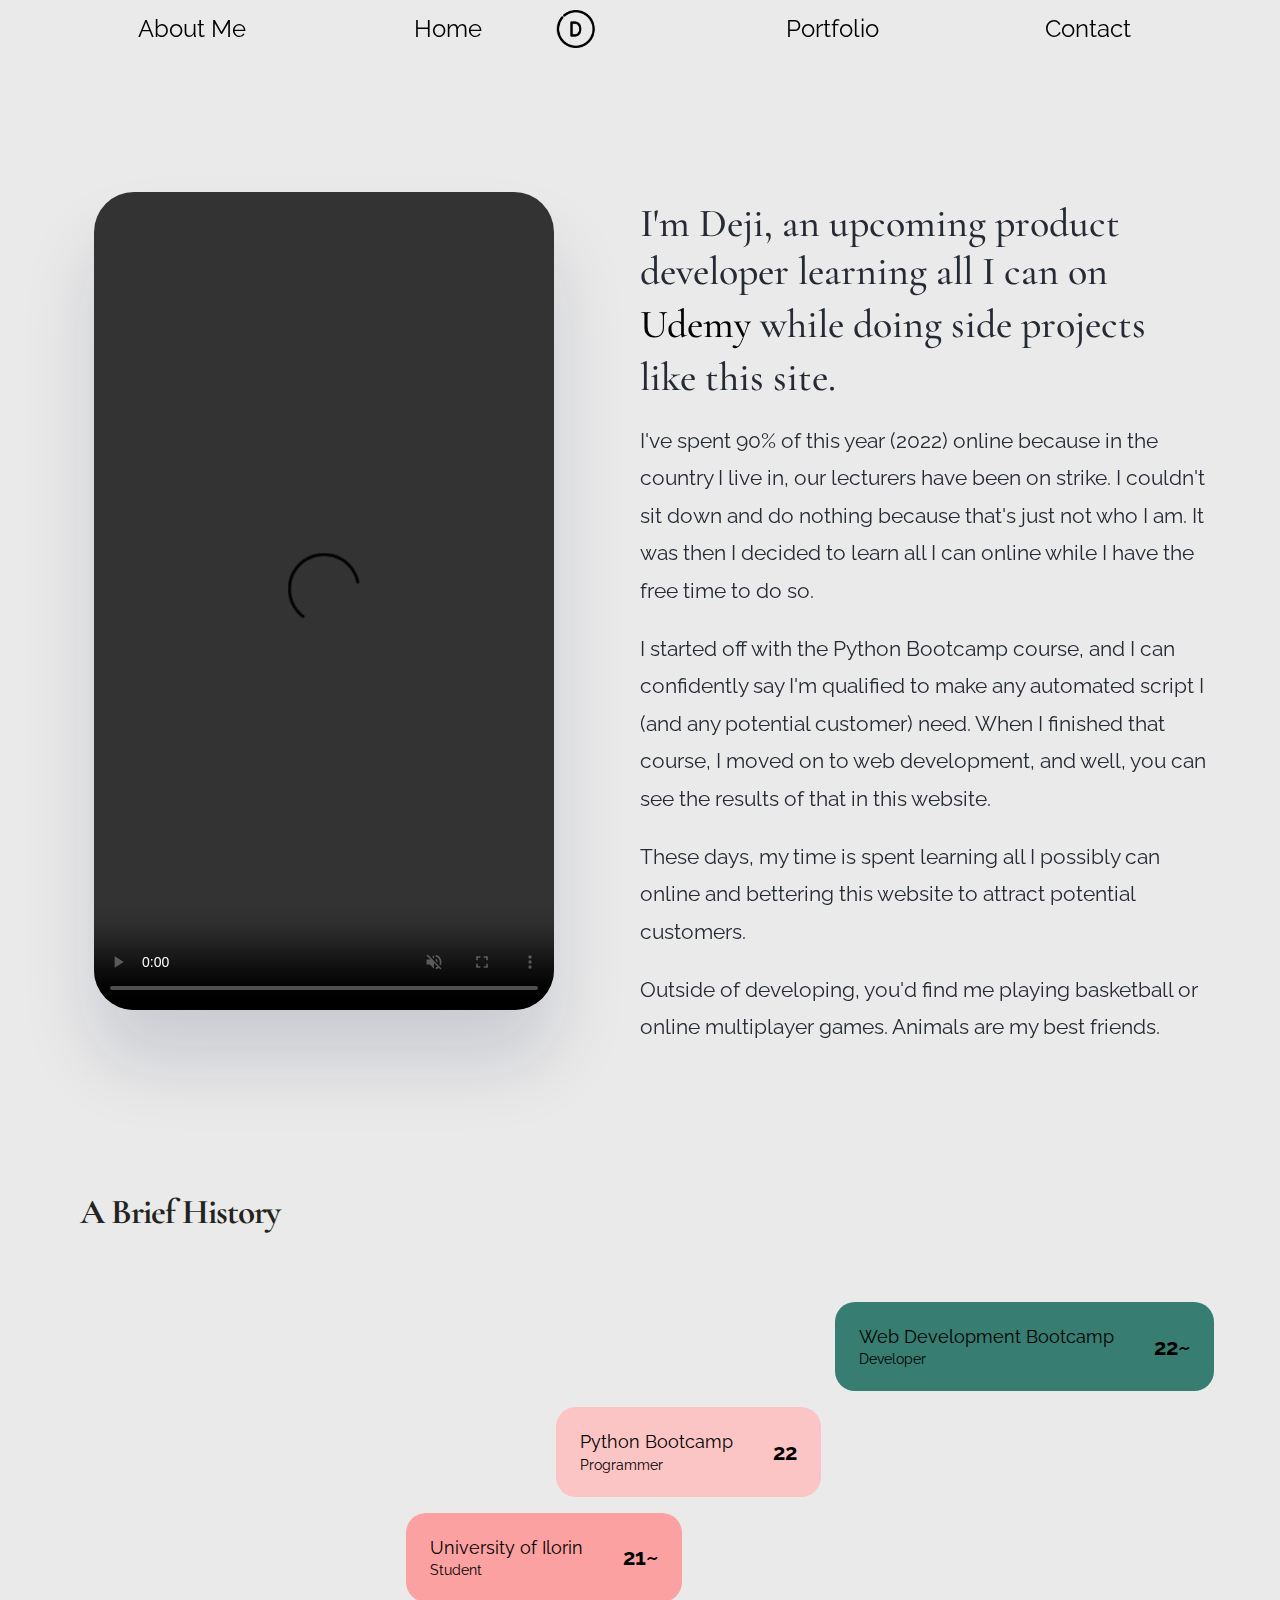
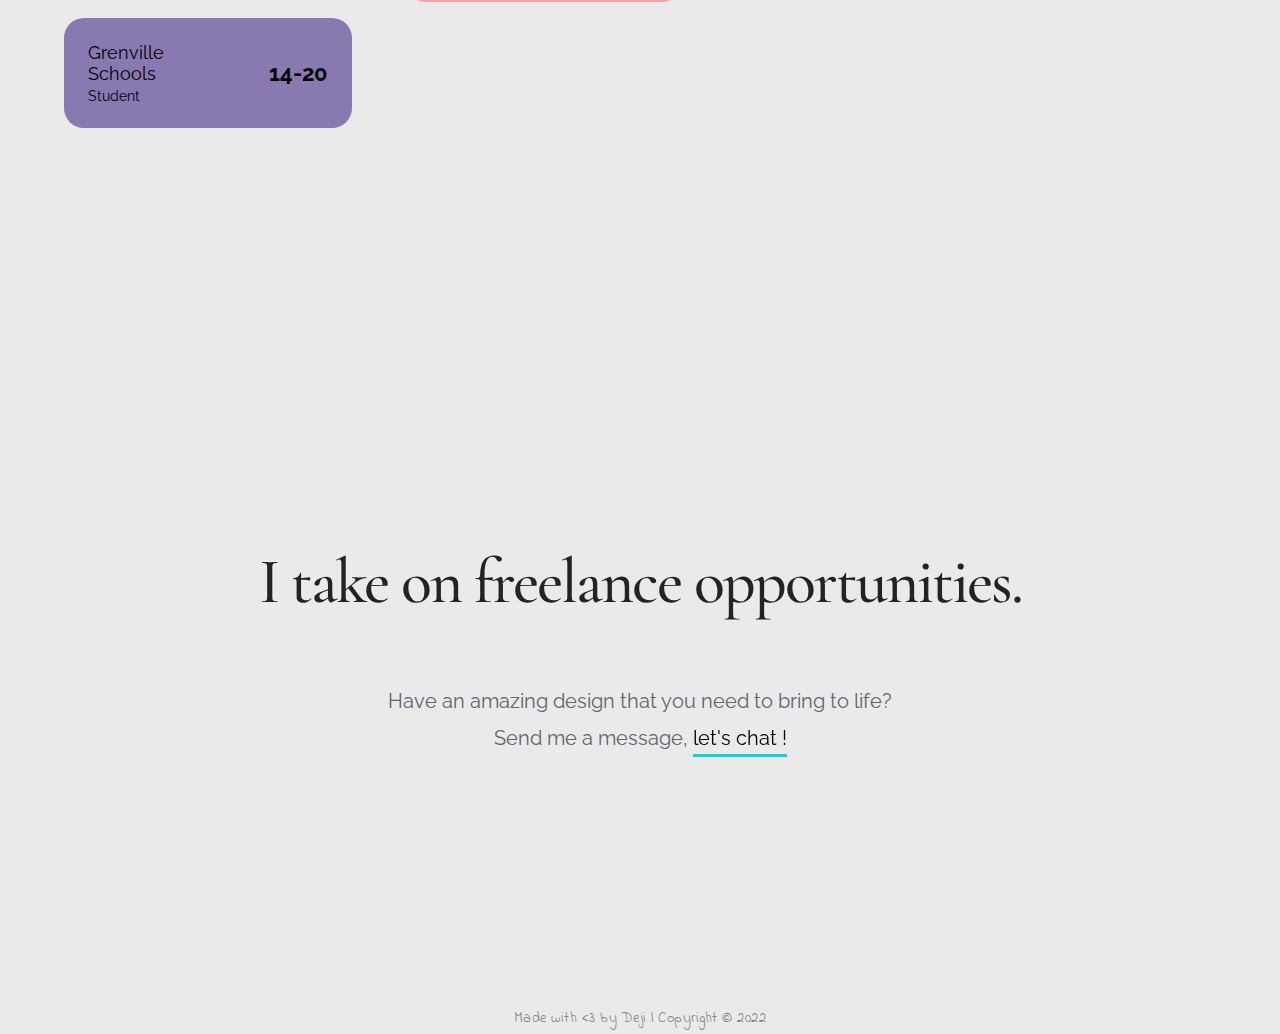
==== about.html @ eb653a52 "about page done." ====
<!DOCTYPE html>
<html lang="en">
<head>
	<meta charset="UTF-8">
	<title>About | Deji</title>
	<link href="css/index.css" rel="stylesheet">
	<link href="css/about.css" rel="stylesheet">
	<link href="favicons/apple-touch-icon.png" rel="apple-touch-icon" sizes="180x180">
	<link href="favicons/favicon-32x32.png" rel="icon" sizes="32x32" type="image/png">
	<link href="favicons/favicon-16x16.png" rel="icon" sizes="16x16" type="image/png">
	<link href="favicons/site.webmanifest" rel="manifest">
	<link href="https://fonts.googleapis.com" rel="preconnect">
	<link crossorigin href="https://fonts.gstatic.com" rel="preconnect">
	<link href="https://fonts.googleapis.com/css2?family=Raleway:wght@300&display=swap" rel="stylesheet">
	<link href="https://fonts.googleapis.com" rel="preconnect">
	<link crossorigin href="https://fonts.gstatic.com" rel="preconnect">
	<link href="https://fonts.googleapis.com/css2?family=Cormorant+Garamond:wght@500&display=swap" rel="stylesheet">
	<link href="https://fonts.googleapis.com" rel="preconnect">
	<link crossorigin href="https://fonts.gstatic.com" rel="preconnect">
	<link href="https://fonts.googleapis.com/css2?family=Indie+Flower&display=swap" rel="stylesheet">
</head>
<body>
<header class="header">
	<nav class="header-nav">
		<ul class="nav-ul">
			<li class="nav-li">
				<a class="nav-a-2" href="about.html">About Me</a>
			</li>
			<li class="nav-li">
				<a class="nav-a-1" href="index.html">Home</a>
			</li>
			<li class="nav-li">
				<img class="nav-img" src="images/logo.png">
			</li>
			<li class="nav-li">
				<a class="nav-a-3" href="portfolio.html">Portfolio</a>
			</li>
			<li class="nav-li">
				<a class="nav-a-4" href="contact.html">Contact</a>
			</li>
		</ul>
	</nav>
</header>

<div class="about-div">
	<div class="about-inner-div">
		<div class="inner-left-div">
			<div class="inner-img-div">
				<video class="about-video" width="360" height="640" controls autoplay muted>
					<source src="images/basketball.mov" type="video/mp4">
				</video>
			</div>
		</div>
		<div class="inner-right-div">
			<h1 class="h1">
				I'm Deji, an upcoming product developer learning all I can on
				<a href="udemy.com">
					<span>Udemy</span>
				</a>
				while doing side projects like this site.
			</h1>
			<p class="p">
				I've spent 90% of this year (2022) online because in the country I live in, our lecturers have been on
				strike.
				I couldn't sit down and do nothing because that's just not who I am. It was then I decided to learn all
				I can online while I
				have the free time to do so.
			</p>
			<p class="p">
				I started off with the Python Bootcamp course, and I can confidently say I'm qualified
				to make any automated script I (and any potential customer) need. When I finished that course, I moved
				on
				to web development, and well, you can see the results of that in this website.
			</p>
			<p class="p">
				These days, my time is spent learning all I possibly can online and bettering this website to attract
				potential customers.
			</p>
			<p class="p">
				Outside of developing, you'd find me playing basketball or online multiplayer games. Animals are my best
				friends.
			</p>
		</div>
	</div>
	<div class="about-inner-div-2">
		<h2>A Brief History</h2>
		<div class="history-div">
			<div class="inner-history-div">
				<div class="one">
					<div class="one-inner">
						<div class="one-inner-left">
							<span class="one-span-one">Grenville Schools</span>
							<span class="one-span-two">Student</span>
						</div>
						<div class="one-inner-right">
							<div class="one-inner-right-inner">14-20</div>
						</div>
					</div>
				</div>
				<div class="two">
					<div class="two-inner">
						<div class="two-inner-left">
							<span class="two-span-one">University of Ilorin</span>
							<span class="two-span-two">Student</span>
						</div>
						<div class="two-inner-right">
							<div class="two-inner-right-inner">21~</div>
						</div>
					</div>
				</div>
				<div class="three">
					<div class="three-inner">
						<div class="three-inner-left">
							<span class="three-span-one">Python Bootcamp</span>
							<span class="three-span-two">Programmer</span>
						</div>
						<div class="three-inner-right">
							<div class="three-inner-right-inner">22</div>
						</div>
					</div>
				</div>
				<div class="four">
					<div class="four-inner">
						<div class="four-inner-left">
							<span class="four-span-one">Web Development Bootcamp</span>
							<span class="four-span-two">Developer</span>
						</div>
						<div class="four-inner-right">
							<div class="four-inner-right-inner">22~</div>
						</div>
					</div>
				</div>
			</div>
		</div>
	</div>
</div>

<footer class="footer">
	<div class="footer-content">
		<h3 class="footer-h3">I take on freelance opportunities.</h3>
		<p class="footer-content-p">
			Have an amazing design that you need to bring to life?
			<span class="footer-span">
				Send me a message,
				<a class="footer-a" href="contact.html">
					<span>let's chat</span>
					!
				</a>
			</span>
		</p>
	</div>
	<div class="footer-div">
		<p class="footer-p">Made with <3 by Deji | Copyright © 2022</p>
	</div>
</footer>
</body>
</html>
---- css/index.css ----
@keyframes pulse {
  0% {
    background-color: #E3FDFD;
  }

  10% {
    background-color: #CBF1F5;
  }

  20% {
    background-color: #A6E3E9;
  }

  30% {
    background-color: #A6E3E9;
  }

  40% {
    background-color: #CBF1F5;
  }

  50% {
    background-color: #E3FDFD;
  }

  60% {
    background-color: #E3FDFD;
  }

  70% {
    background-color: #CBF1F5;
  }

  80% {
    background-color: #A6E3E9;
  }

  90% {
    background-color: #A6E3E9;
  }

  100% {
    background-color: #CBF1F5;
  }
}

* {
  -webkit-font-smoothing: antialiased;
  -moz-osx-font-smoothing: grayscale;
}

*, :after, :before {
  box-sizing: inherit;
}

::selection {
  background: #e2e8ff;
  color: #001d9b;
}

body, html {
  overscroll-behavior: none;
  overflow-x: hidden;
  font-family: 'Raleway', sans-serif;
}

html {
  -ms-overflow-style: scrollbar;
  -webkit-tap-highlight-color: transparent;
  -ms-text-size-adjust: 100%;
  -webkit-text-size-adjust: 100%;
}

body {
  margin: 0;
  -webkit-font-smoothing: antialiased;
  -moz-osx-font-smoothing: grayscale;
  display: block;
  background-color: #EAEAEA;
}

p, h1, h2, h3, h4 {
  color: #252A34;
}

h1, h2, h3, h4, h5 {
  font-family: 'Cormorant Garamond', serif;
  font-weight: 500;
}

h1, h2, h3, h4, h5, h6 {
  margin-top: 0;
  margin-bottom: 0.5rem;
}

h2 {
  display: block;
  font-size: 1.5rem;
  margin-block-start: 0.83rem;
  margin-block-end: 0.83rem;
  margin-inline-start: 0px;
  margin-inline-end: 0px;
  font-weight: bold;
}

img {
  vertical-align: middle;
  border-style: none;
}

section {
  max-width: 90%;
  margin: 0 auto;
  align-content: center;
}

div {
  max-width: 100%;
  margin: auto;
  display: block;
}

a {
  background-image: linear-gradient(to right, #08D9D6, #08D9D6 50%, #000 50%);
  background-size: 200% 100%;
  background-position: -100%;
  display: inline-block;
  padding: 5px 0;
  position: relative;
  -webkit-background-clip: text;
  -webkit-text-fill-color: transparent;
  transition: all 0.3s ease-in-out;
}

a:before {
  content: '';
  background: #54b3d6;
  display: block;
  position: absolute;
  bottom: -3px;
  left: 0;
  width: 0;
  height: 3px;
  transition: all 0.3s ease-in-out;
}

a:hover {
  background-position: 0;
}

a:hover::before {
  width: 100%;
}

ul {
  display: block;
  list-style-type: disc;
  margin-block-start: 1em;
  margin-block-end: 1em;
  margin-inline-start: 0px;
  margin-inline-end: 0px;
  padding-inline-start: 40px;
}

li {
  display: list-item;
  text-align: -webkit-match-parent;
}

section {
  display: block;
}

p {
  display: block;
  margin-block-start: 1em;
  margin-block-end: 1em;
  margin-inline-start: 0px;
  margin-inline-end: 0px;
}

.header {
  position: fixed;
  width: 100%;
  z-index: 2;
  height: 55px;
  background-color: #EAEAEA
}

.header-nav {
  max-width: 1600px;
  width: 100%;
  margin: 0 auto;
  position: relative;
}

.nav-ul {
  margin: 0 auto;
  list-style-type: none;
  padding: 0;
  overflow: hidden;
  max-width: 90%;
  align-items: flex-start;
  box-sizing: border-box;
  display: flex;
  justify-content: space-between;
}

.nav-li {
  box-sizing: border-box;
  max-width: 100%;
  min-width: 0;
}

.nav-a-1 {
  position: absolute;
  left: 35%;
  top: 2px;
  transform: translate3d(-50%, 0, 0);
  transition: all 1s;
  color: #232320;
  font-size: 2.8rem;
  list-style-type: none;
}

@media (min-width: 544px) {
  .nav-a-1 {
    display: block;
  }
}

@media (min-width: 1100px) {
  .nav-a-1 {
    padding: 0.5em 2em;
    font-size: 1.5rem;
  }
}

.nav-a-2 {
  position: absolute;
  left: 15%;
  top: 2px;
  transform: translate3d(-50%, 0, 0);
  transition: all 1s;
  color: #232320;
  font-size: 2.8rem;
  list-style-type: none;
}

@media (min-width: 544px) {
  .nav-a-2 {
    display: block;
  }
}

@media (min-width: 1100px) {
  .nav-a-2 {
    padding: 0.5em 2em;
    font-size: 1.5rem;
  }
}

.nav-img {
  position: absolute;
  left: 45%;
  max-width: 5%;
  top: 2px;
  transform: translate3d(-50%, 0, 0);
  transition: all 1s ease-in-out 0s;
  animation: rotate 10s infinite;
}

@keyframes rotate {
  from {
    transform: rotateZ(0deg);
  }

  to {
    transform: rotateZ(360deg);
  }
}

@media (min-width: 544px) {
  .nav-img {
    display: block;
  }
}

@media (min-width: 1100px) {
  .nav-img {
    padding: 0.5em 2em;
    max-width: 8%;
  }
}

.nav-a-3 {
  position: absolute;
  left: 65%;
  top: 2px;
  transform: translate3d(-50%, 0, 0);
  transition: all 1s;
  color: #232320;
  font-size: 2.8rem;
  list-style-type: none;
}

@media (min-width: 544px) {
  .nav-a-3 {
    display: block;
  }
}

@media (min-width: 1100px) {
  .nav-a-3 {
    padding: 0.5em 2em;
    font-size: 1.5rem;
  }
}

.nav-a-4 {
  position: absolute;
  left: 85%;
  top: 2px;
  transform: translate3d(-50%, 0, 0);
  transition: all 1s;
  color: #232320;
  font-size: 2.8rem;
  list-style-type: none;
}

@media (min-width: 544px) {
  .nav-a-4 {
    display: block;
  }
}

@media (min-width: 1100px) {
  .nav-a-4 {
    padding: 0.5em 2em;
    font-size: 1.5rem;
  }
}

#home {
  overflow: hidden;
  position: relative;
  padding-top: 95px;
}

.home-div {
  padding: 0;
  max-width: 90%;
  margin: 0 auto;
}

@media (min-width: 1700px) {
  .home-div {
    padding: 140px 6em 270px;
    max-width: 1600px;
  }
}

@media (min-width: 1300px) {
  .home-div {
    padding: 3em 7em 3em 0;
  }
}

@media (min-width: 1000px) {
  .home-div {
    display: -ms-flexbox;
    display: flex;
    -ms-flex-align: center;
    align-items: center;
    -ms-flex-pack: center;
    justify-content: center;
  }
}

@media (min-width: 544px) {
  .home-div {
    padding: 2em 0 0;
  }
}

.home-inner-div-1 {
  opacity: 1;
  transform: translateY(0px);
  box-sizing: border-box;
  max-width: 100%;
  min-width: 0;
  -ms-flex: 1;
  flex: 1;
  -ms-flex-preferred-size: auto;
  flex-basis: auto;
  -webkit-flex: 1;
}

.home-h1 {
  color: #252A34;
  font-family: 'Cormorant Garamond', serif;
  font-size: 4.5rem;
  letter-spacing: -1.5px;
  line-height: 110%;
  margin: 0;
  transition: all .2s ease-in-out;
}

@media (min-width: 1000px) {
  .home-h1 {
    font-size: 5em;
  }
}

.home-h6 {
  color: #232320;
  font-family: 'Cormorant Garamond', serif;
  font-size: 2.5rem;
  letter-spacing: -0.5px;
  line-height: 110%;
  margin: 0;
  transition: all .2s ease-in-out;
}

@media (min-width: 768px) {
  .home-h6 {
    display: block !important;
  }
}

@media (min-width: 1000px) {
  .home-h6 {
    font-size: 1.5em;
  }
}

.home-p {
  color: #656270;
  font-size: 1.6rem;
  line-height: 1.7;
  margin: 1em 0 0;
  transition: all .2s ease-in-out;
}

@media (min-width: 1000px) {
  .home-p {
    padding-right: 2em;
    font-size: 1.1rem;
  }
}

@media (min-width: 544px) {
  .c-hero__sub {
    margin: 1.3em 0 0;
  }
}

.home-inner-div-2 {
  opacity: 1;
  transform: translateY(0px);
  box-sizing: border-box;
  max-width: 100%;
  min-width: 0;
  -ms-flex: 1;
  flex: 1;
  -ms-flex-preferred-size: auto;
  flex-basis: auto;
  -webkit-flex: 1;
}

.home-img {
  position: relative;
  width: 100%;
  margin: 2em auto 0;
}

@media (min-width: 1000px) {
  .home-img {
    max-height: 555px;
    max-width: 555px;
    margin: 0 auto;
  }
}

.content-div {
  position: relative;
  margin: 4em auto 0;
  max-width: 80%;
  display: -ms-grid;
  display: grid;
  gap: 4em;
  -ms-grid-columns: (1fr)[1];
  grid-template-columns: repeat(1, 1fr);
}

@media (min-width: 544px) {
  .content-div {
    gap: 7rem;
    margin: 120px auto 0;
  }
}

.content-a {
  width: 100%;
  border-radius: 40px;
  box-sizing: border-box;
  text-decoration: none;
  position: relative;
  display: block;
  transition: all .4s ease-in-out;
  padding: 3rem 3rem 4rem;
  -webkit-text-fill-color: black;
}

.content-a::before {
  content: none;
}

@media (min-width: 1230px) {
  .content-a {
    display: -ms-flexbox;
    display: flex;
    -ms-flex-pack: center;
    justify-content: center;
    -ms-flex-align: center;
    align-items: center;
    padding: 0;
    height: 1000px;
  }
}

.content-span {
  color: #232320;
  display: block;
  font-size: 16px;
  opacity: .6;
  text-align: left;
  text-transform: uppercase;
  letter-spacing: 1.5px;
  font-weight: 700;
  font-family: 'Raleway', sans-serif;
}

@media (min-width: 1230px) {
  .content-span {
    position: absolute;
    right: 60px;
    top: 60px;
  }
}

@media (min-width: 544px) {
  .content-span {
    text-align: right;
  }
}

.content-h2 {
  color: #232320;
  font-family: 'Cormorant Garamond', serif;
  display: block;
  margin-bottom: 1rem;
  letter-spacing: -1px;
}

@media (min-width: 1230px) {
  .content-h2 {
    position: absolute;
    right: 60px;
    top: 90px;
  }
}

@media (min-width: 544px) {
  .content-h2 {
    font-size: 50px;
    text-align: right;
  }
}

.content-inner-div {
  position: relative;
  max-width: 100%;
  margin: 0 auto;
  text-align: center;
}

.content-img {
  position: relative;
  transition: all .4s ease-in-out;
  max-width: 100%;
  display: inline-block;
  text-align: center;
}

@media (min-width: 616px) {
  .content-img {
    max-width: 444px;
  }
}

@media (min-width: 768px) {
  .content-img {
    filter: drop-shadow(0 52px 74px rgba(0, 21, 64, .138559));
  }
}

.footer {
  position: relative;
  display: block;
}

.footer-content {
  max-width: 90%;
  margin: 0 auto;
  padding: 5em 0;
}

@media (min-width: 992px) {
  .footer-content {
    padding: 14em 0;
    max-width: 790px;
  }
}

.footer-h3 {
  font-size: 40px;
  line-height: 120%;
  letter-spacing: -1.5px;
  color: #232320;
  position: relative;
  text-align: center;
  font-family: 'Cormorant Garamond', serif;
  font-weight: 500;
  margin-block-start: 1em;
  margin-block-end: 1em;
  margin-inline-start: 0px;
  margin-inline-end: 0px;
  display: block;
}

@media (min-width: 992px) {
  .footer-h3 {
    font-size: 64px;
    letter-spacing: -2px;
  }
}

.footer-content-p {
  color: #656270;
  font-size: 20px;
  line-height: 160%;
  margin-top: 2em;
  position: relative;
  z-index: 100;
  text-align: center;
}

@media (min-width: 768px) {
  .footer-span {
    display: block !important;
  }
}

.footer-a {
  position: relative;
  color: #656270;
  display: inline-block;
  transition: all .2s ease-in-out;
  background-color: transparent;
  box-sizing: border-box;
  font-size: 20px;
  line-height: 160%;
  text-align: center;
  touch-action: manipulation;
}

.footer-a:before {
  z-index: 5;
  content: "";
  width: 100%;
  position: absolute;
  bottom: 2px;
  height: 3px;
  left: 0;
  display: block;
  background: #08D9D6;
  transition: all .2s ease-in-out;
}

.footer-div {
  position: static;
  bottom: 0;
  margin: 0 auto;
  width: 100%
}

.footer-p {
  text-align: center;
  font-family: 'Indie Flower', cursive;
  margin: 5px auto;
  color: grey;
  letter-spacing: 0.5px;
  font-size: 1em;
}

@media (min-width: 1000px) {
  .footer-p {
    font-size: .9em;
  }
}
---- css/about.css ----
.about-inner-div {
  padding: 8em 0 3em;
  max-width: 1200px;
  width: 90%;
  margin: 0 auto;
  display: block;
}

@media (min-width: 1200px) {
  .about-inner-div {
    padding: 14em 0 5em;
    width: 100%;
    display: -ms-flexbox;
    display: flex;
    -ms-flex-align: center;
    align-items: center;
    -ms-flex-pack: center;
    justify-content: center;
  }
}

@media (min-width: 544px) {
  .about-inner-div {
    padding: 8em 0 5em;
  }
}

.inner-left-div {
  opacity: 1;
  transform: translateY(0px);
  width: 100%;
  position: relative;
  -webkit-backface-visibility: hidden;
  backface-visibility: hidden;
}

@media (min-width: 1200px) {
  .c-info__hero-col {
    margin: 0 2em;
  }
}

.inner-img-div {
  max-width: 100%;
  overflow: hidden;
  border-radius: 40px;
  box-shadow: 0 52px 74px rgb(0 21 64 / 14%);
  max-width: 460px;
  margin: 0 auto 4em;
}

@media (min-width: 1200px) {
  .c-info__avatar {
    margin: 0 auto;
  }
}

.about-video {
  display: block;
  width: 100%;
  height: auto;
  vertical-align: middle;
  border-style: none;
}

.inner-right-div {
  opacity: 1;
  transform: translateY(0px);
  width: 100%;
  position: relative;
  -webkit-backface-visibility: hidden;
  backface-visibility: hidden;
}

.inner-right-div:nth-child(2) {
  max-width: 600px;
  margin: 0 auto;
}

@media (min-width: 1200px) {
  .inner-right-div:nth-child(2) {
    max-width: 100%;
    margin: 0 2em;
  }
}

@media (min-width: 1200px) {
  .inner-right-div {
    margin: 0 2em;
  }
}

.h1 {
  font-size: 3.5em;
}

@media (min-width: 544px) {
  .h1 {
    font-size: 2.5em;
  }
}

.p {
  font-size: 2.1em;
  line-height: 1.8;
}

@media (min-width: 544px) {
  .p {
    font-size: 1.3em;
  }
}

.about-inner-div-2 {
  width: 90%;
  max-width: 1600px;
  margin: 2em auto 0;
}

@media (min-width: 768px) {
  .about-inner-div {
    width: 95%;
    margin: 4em auto 0;
  }
}

h2 {
  letter-spacing: -1px;
  max-width: 1120px;
  margin: 0 auto;
  font-size: 35px;
  color: #232320;
  line-height: 150%;
}

.history-div {
  width: 100%;
  max-width: 1600px;
  margin: 0 auto 4em;
  display: block;
}

.inner-history-div {
  width: 100%;
  max-width: 100%;
  display: -ms-grid;
  display: grid;
  padding: 4em 0;
  row-gap: 1em;
  -ms-grid-columns: (1fr)[1];
  grid-template-columns: repeat(1, 1fr);
}

@media (min-width: 992px) {
  .inner-history-div {
    -ms-grid-columns: (1fr)[12];
    grid-template-columns: repeat(12, 1fr);
  }
}

.one {
  background: #8879B0;
  color: black;
  position: relative;
  border-radius: 20px;
  padding: 1.5em;
}

@media (min-width: 992px) {
  .one {
    -ms-grid-column-span: 3;
    -ms-grid-column: 1;
    grid-column: 1/span 3;
    grid-row: 4/4;
  }
}

.one-inner {
  box-sizing: border-box;
  -ms-flex-align: center;
  align-items: center;
  display: -ms-flexbox;
  display: flex;
  -ms-flex-pack: justify;
  justify-content: space-between;
}

.one-inner-left {
  box-sizing: border-box;
  max-width: 100%;
  min-width: 0;
  -ms-flex: 1;
  flex: 1;
  -ms-flex-preferred-size: auto;
  flex-basis: auto;
  -webkit-flex: 1;
}

.one-span-one {
  font-size: 18px;
  margin-right: 40px;
}

.one-span-two {
  margin-top: 0.3em;
  font-size: 14px;
  display: block;
}

.one-inner-right {
  box-sizing: border-box;
  max-width: 100%;
  min-width: 0;
  display: block;
}

.one-inner-right-inner {
  font-size: 22px;
  font-weight: 700;
  text-align: right;
}

.two {
  background: #FBA1A1;
  color: black;
  position: relative;
  border-radius: 20px;
  padding: 1.5em;
}

@media (min-width: 992px) {
  .two {
    -ms-grid-column-span: 4;
    -ms-grid-column: 4;
    grid-column: 4/span 4;
    grid-row: 3/3;
  }
}

.two-inner {
  box-sizing: border-box;
  -ms-flex-align: center;
  align-items: center;
  display: -ms-flexbox;
  display: flex;
  -ms-flex-pack: justify;
  justify-content: space-between;
}

.two-inner-left {
  box-sizing: border-box;
  max-width: 100%;
  min-width: 0;
  -ms-flex: 1;
  flex: 1;
  -ms-flex-preferred-size: auto;
  flex-basis: auto;
  -webkit-flex: 1;
}

.two-span-one {
  font-size: 18px;
  display: block;
  margin-right: 40px;
}

.two-span-two {
  margin-top: 0.3em;
  font-size: 14px;
  display: block;
}

.two-inner-right {
  box-sizing: border-box;
  max-width: 100%;
  min-width: 0;
}

.two-inner-right-inner {
  font-size: 22px;
  font-weight: 700;
  text-align: right;
}

.three {
  background-color: #FBC5C5;
  color: black;
  position: relative;
  border-radius: 20px;
  padding: 1.5em;
}

@media (min-width: 992px) {
  .three {
    -ms-grid-column-span: 3;
    -ms-grid-column: 6;
    grid-column: 6/span 3;
    grid-row: 2/2;
  }
}

.three-inner {
  box-sizing: border-box;
  -ms-flex-align: center;
  align-items: center;
  display: -ms-flexbox;
  display: flex;
  -ms-flex-pack: justify;
  justify-content: space-between;
}

.three-inner-left {
  box-sizing: border-box;
  max-width: 100%;
  min-width: 0;
  -ms-flex: 1;
  flex: 1;
  -ms-flex-preferred-size: auto;
  flex-basis: auto;
  -webkit-flex: 1;
}

.three-span-one {
  font-size: 18px;
  display: block;
  margin-right: 40px;
}

.three-span-two {
  margin-top: 0.3em;
  font-size: 14px;
  display: block;
}

.three-inner-right {
  box-sizing: border-box;
  max-width: 100%;
  min-width: 0;
}

.three-inner-right-inner {
  font-size: 22px;
  font-weight: 700;
  text-align: right;
}

.four {
  background: #377D71;
  color: black;
  position: relative;
  border-radius: 20px;
  padding: 1.5em;
}

@media (min-width: 992px) {
  .four {
    -ms-grid-column-span: 4;
    -ms-grid-column: 9;
    grid-column: 9/span 4;
    grid-row: 1/1;
  }
}

.four-inner {
  box-sizing: border-box;
  -ms-flex-align: center;
  align-items: center;
  display: -ms-flexbox;
  display: flex;
  -ms-flex-pack: justify;
  justify-content: space-between;
}

.four-inner-left {
  box-sizing: border-box;
  max-width: 100%;
  min-width: 0;
  -ms-flex: 1;
  flex: 1;
  -ms-flex-preferred-size: auto;
  flex-basis: auto;
  -webkit-flex: 1;
}

.four-span-one {
  font-size: 18px;
  display: block;
  margin-right: 40px;
}

.four-span-two {
  margin-top: 0.3em;
  font-size: 14px;
  display: block;
}

.four-inner-right {
  box-sizing: border-box;
  max-width: 100%;
  min-width: 0;
}

.four-inner-right-inner {
  font-size: 22px;
  font-weight: 700;
  text-align: right;
}
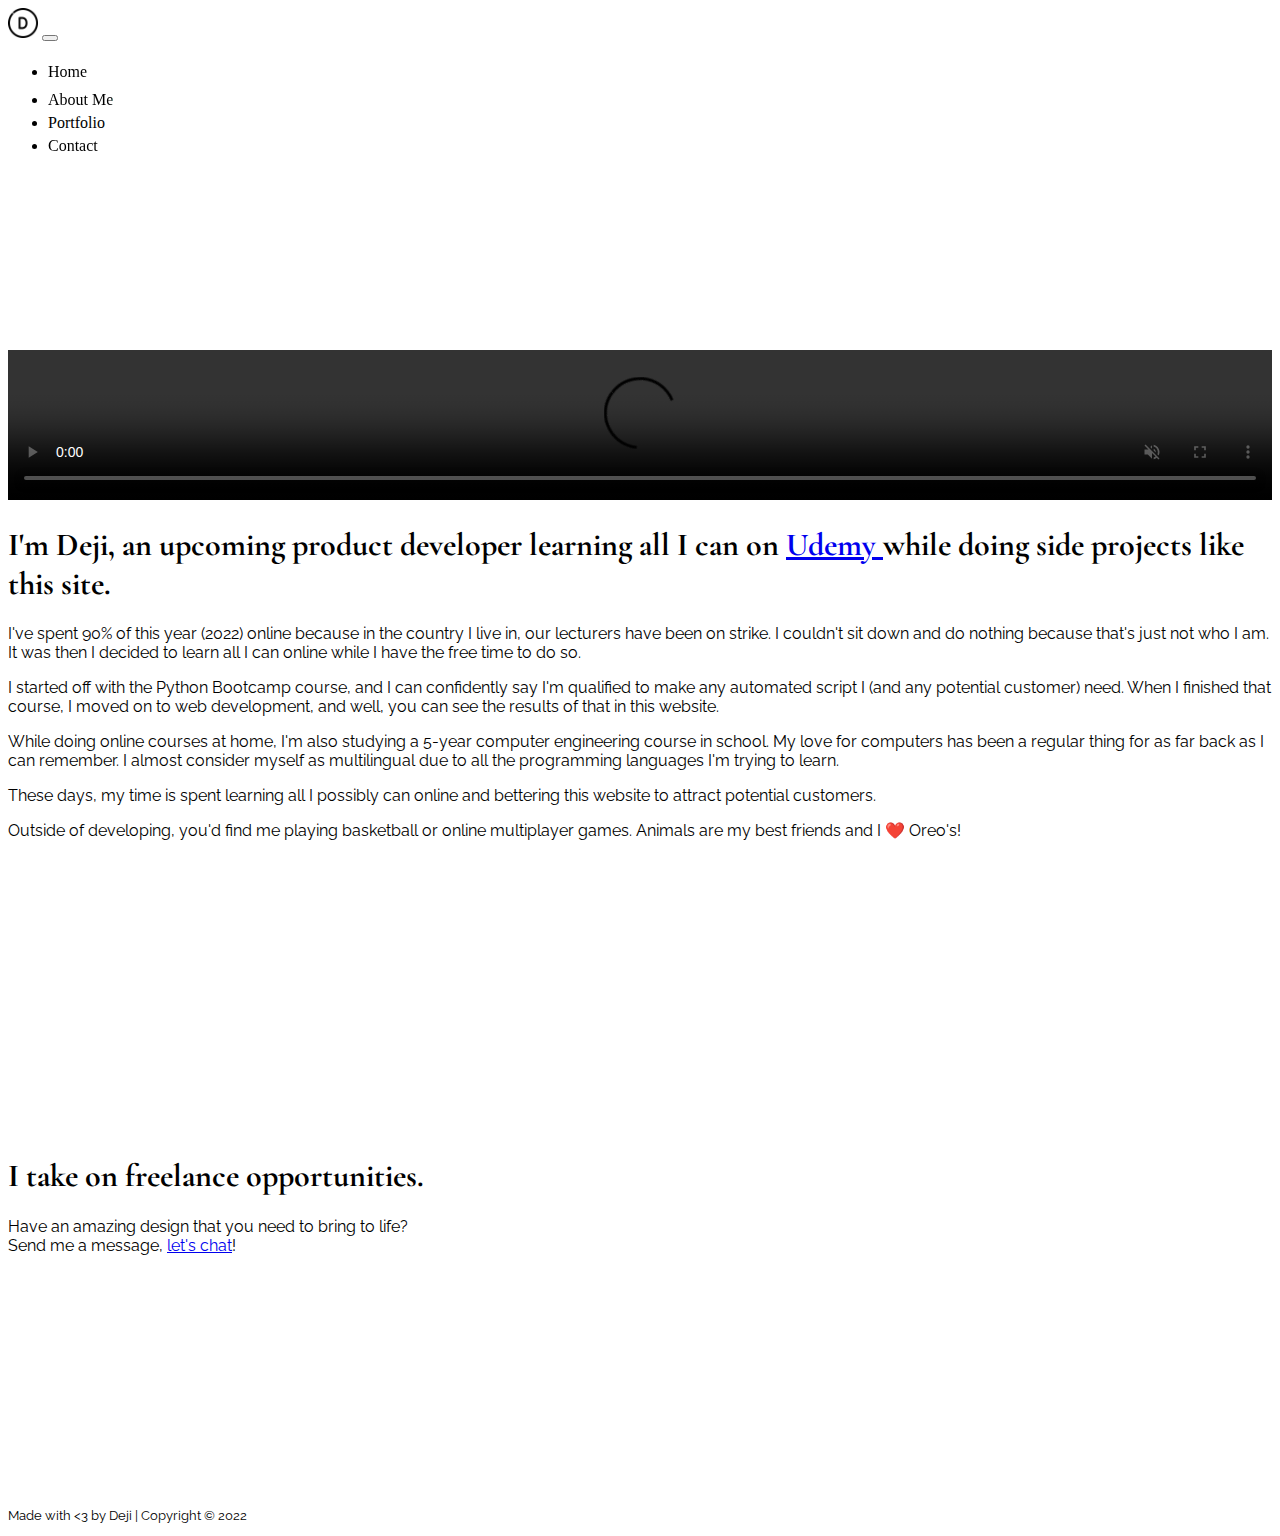
==== commit 3f208a58: "added contact page" ====
--- a/about.html
+++ b/about.html
@@ -2,9 +2,11 @@
 <html lang="en">
 <head>
 	<meta charset="UTF-8">
-	<title>About | Deji</title>
+	<meta name="viewport" content="width=device-width, initial-scale=1">
+	<title>Deji | About</title>
+	<link href="https://cdn.jsdelivr.net/npm/bootstrap@5.2.0-beta1/dist/css/bootstrap.min.css" rel="stylesheet"
+	      integrity="sha384-0evHe/X+R7YkIZDRvuzKMRqM+OrBnVFBL6DOitfPri4tjfHxaWutUpFmBp4vmVor" crossorigin="anonymous">
 	<link href="css/index.css" rel="stylesheet">
-	<link href="css/about.css" rel="stylesheet">
 	<link href="favicons/apple-touch-icon.png" rel="apple-touch-icon" sizes="180x180">
 	<link href="favicons/favicon-32x32.png" rel="icon" sizes="32x32" type="image/png">
 	<link href="favicons/favicon-16x16.png" rel="icon" sizes="16x16" type="image/png">
@@ -20,138 +22,98 @@
 	<link href="https://fonts.googleapis.com/css2?family=Indie+Flower&display=swap" rel="stylesheet">
 </head>
 <body>
-<header class="header">
-	<nav class="header-nav">
-		<ul class="nav-ul">
-			<li class="nav-li">
-				<a class="nav-a-2" href="about.html">About Me</a>
-			</li>
-			<li class="nav-li">
-				<a class="nav-a-1" href="index.html">Home</a>
-			</li>
-			<li class="nav-li">
-				<img class="nav-img" src="images/logo.png">
-			</li>
-			<li class="nav-li">
-				<a class="nav-a-3" href="portfolio.html">Portfolio</a>
-			</li>
-			<li class="nav-li">
-				<a class="nav-a-4" href="contact.html">Contact</a>
-			</li>
-		</ul>
-	</nav>
-</header>
+<script src="https://cdn.jsdelivr.net/npm/bootstrap@5.2.0-beta1/dist/js/bootstrap.bundle.min.js"
+        integrity="sha384-pprn3073KE6tl6bjs2QrFaJGz5/SUsLqktiwsUTF55Jfv3qYSDhgCecCxMW52nD2"
+        crossorigin="anonymous"></script>
 
-<div class="about-div">
-	<div class="about-inner-div">
-		<div class="inner-left-div">
-			<div class="inner-img-div">
-				<video class="about-video" width="360" height="640" controls autoplay muted>
-					<source src="images/basketball.mov" type="video/mp4">
-				</video>
-			</div>
+<nav class="navbar navbar-expand-lg fixed-top bg-light  nav-fill justify-content-center">
+	<div class="container-fluid">
+		<img class="navbar-brand rotate-img" width="30px" src="images/logo.png">
+		<button class="navbar-toggler" type="button" data-bs-toggle="collapse" data-bs-target="#navbarSupportedContent"
+		        aria-controls="navbarSupportedContent" aria-expanded="false" aria-label="Toggle navigation">
+			<span class="navbar-toggler-icon"></span>
+		</button>
+		<div class="collapse navbar-collapse" id="navbarSupportedContent">
+			<ul class="navbar-nav me-auto ms-auto mb-2 mb-lg-0 flex-grow-1">
+				<li class="nav-item">
+					<a class="nav-link active" href="index.html">Home</a>
+				</li>
+				<li class="nav-item">
+					<a class="nav-link active" aria-current="page" href="about.html">About Me</a>
+				</li>
+				<li class="nav-item">
+					<a class="nav-link disabled">Portfolio</a>
+				</li>
+				<li class="nav-item">
+					<a class="nav-link active" href="contact.html">Contact</a>
+				</li>
+			</ul>
 		</div>
-		<div class="inner-right-div">
-			<h1 class="h1">
+	</div>
+</nav>
+
+<div class="container-fluid justify-content-center" style="margin: 15% auto 20%;">
+	<div class="row">
+		<div class="w-75 mx-auto">
+			<video class="" width="100%" controls autoplay muted>
+				<source src="images/basketball.mov" type="video/mp4">
+			</video>
+		</div>
+	</div>
+	<div class="row">
+		<div class="w-75 mx-auto">
+			<h1 class="text-center fs-3 text-muted mt-5">
 				I'm Deji, an upcoming product developer learning all I can on
 				<a href="udemy.com">
-					<span>Udemy</span>
+					Udemy
 				</a>
 				while doing side projects like this site.
 			</h1>
-			<p class="p">
+			<p class="mt-5 fs-5">
 				I've spent 90% of this year (2022) online because in the country I live in, our lecturers have been on
 				strike.
 				I couldn't sit down and do nothing because that's just not who I am. It was then I decided to learn all
 				I can online while I
 				have the free time to do so.
 			</p>
-			<p class="p">
+			<p class="mt-4 fs-5">
 				I started off with the Python Bootcamp course, and I can confidently say I'm qualified
 				to make any automated script I (and any potential customer) need. When I finished that course, I moved
 				on
 				to web development, and well, you can see the results of that in this website.
 			</p>
-			<p class="p">
+			<p class="mt-4 fs-5">
+				While doing online courses at home, I'm also studying a 5-year computer engineering course in school. My
+				love for computers has been a regular thing for as far back as I can remember. I almost consider myself
+				as multilingual due to all the programming languages I'm trying to learn.
+			</p>
+			<p class="mt-4 fs-5">
 				These days, my time is spent learning all I possibly can online and bettering this website to attract
 				potential customers.
 			</p>
-			<p class="p">
+			<p class="mt-4 fs-5">
 				Outside of developing, you'd find me playing basketball or online multiplayer games. Animals are my best
-				friends.
+				friends and I ❤️ Oreo's!
 			</p>
-		</div>
-	</div>
-	<div class="about-inner-div-2">
-		<h2>A Brief History</h2>
-		<div class="history-div">
-			<div class="inner-history-div">
-				<div class="one">
-					<div class="one-inner">
-						<div class="one-inner-left">
-							<span class="one-span-one">Grenville Schools</span>
-							<span class="one-span-two">Student</span>
-						</div>
-						<div class="one-inner-right">
-							<div class="one-inner-right-inner">14-20</div>
-						</div>
-					</div>
-				</div>
-				<div class="two">
-					<div class="two-inner">
-						<div class="two-inner-left">
-							<span class="two-span-one">University of Ilorin</span>
-							<span class="two-span-two">Student</span>
-						</div>
-						<div class="two-inner-right">
-							<div class="two-inner-right-inner">21~</div>
-						</div>
-					</div>
-				</div>
-				<div class="three">
-					<div class="three-inner">
-						<div class="three-inner-left">
-							<span class="three-span-one">Python Bootcamp</span>
-							<span class="three-span-two">Programmer</span>
-						</div>
-						<div class="three-inner-right">
-							<div class="three-inner-right-inner">22</div>
-						</div>
-					</div>
-				</div>
-				<div class="four">
-					<div class="four-inner">
-						<div class="four-inner-left">
-							<span class="four-span-one">Web Development Bootcamp</span>
-							<span class="four-span-two">Developer</span>
-						</div>
-						<div class="four-inner-right">
-							<div class="four-inner-right-inner">22~</div>
-						</div>
-					</div>
-				</div>
-			</div>
 		</div>
 	</div>
 </div>
 
-<footer class="footer">
-	<div class="footer-content">
-		<h3 class="footer-h3">I take on freelance opportunities.</h3>
-		<p class="footer-content-p">
-			Have an amazing design that you need to bring to life?
-			<span class="footer-span">
-				Send me a message,
-				<a class="footer-a" href="contact.html">
-					<span>let's chat</span>
-					!
-				</a>
-			</span>
+<div class="container-fluid justify-content-center" style="margin: 25% auto 20%;">
+	<div class="mx-auto">
+		<h1 class="text-center">I take on freelance opportunities.</h1>
+		<p class="text-center">
+			Have an amazing design that you need to bring to life?<br>
+			Send me a message,
+			<a class="footer-a" href="contact.html">let's chat</a>!
 		</p>
 	</div>
-	<div class="footer-div">
-		<p class="footer-p">Made with <3 by Deji | Copyright © 2022</p>
+</div>
+
+<div class="navbar navbar-inverse navbar-fixed-bottom justify-content-center">
+	<div class="nav-item">
+		<p class="text-muted mb-0" style="font-size: 0.8rem;">Made with <3 by Deji | Copyright © 2022</p>
 	</div>
-</footer>
+</div>
 </body>
 </html>--- a/css/index.css
+++ b/css/index.css
@@ -1,126 +1,12 @@
-@keyframes pulse {
-  0% {
-    background-color: #E3FDFD;
-  }
-
-  10% {
-    background-color: #CBF1F5;
-  }
-
-  20% {
-    background-color: #A6E3E9;
-  }
-
-  30% {
-    background-color: #A6E3E9;
-  }
-
-  40% {
-    background-color: #CBF1F5;
-  }
-
-  50% {
-    background-color: #E3FDFD;
-  }
-
-  60% {
-    background-color: #E3FDFD;
-  }
-
-  70% {
-    background-color: #CBF1F5;
-  }
-
-  80% {
-    background-color: #A6E3E9;
-  }
-
-  90% {
-    background-color: #A6E3E9;
-  }
-
-  100% {
-    background-color: #CBF1F5;
-  }
+h1, h6 {
+  font-family: "Cormorant Garamond", serif !important;
 }
 
-* {
-  -webkit-font-smoothing: antialiased;
-  -moz-osx-font-smoothing: grayscale;
+span, p, h2, h3, h4, h5, .h6 {
+  font-family: "Raleway", sans-serif !important;
 }
 
-*, :after, :before {
-  box-sizing: inherit;
-}
-
-::selection {
-  background: #e2e8ff;
-  color: #001d9b;
-}
-
-body, html {
-  overscroll-behavior: none;
-  overflow-x: hidden;
-  font-family: 'Raleway', sans-serif;
-}
-
-html {
-  -ms-overflow-style: scrollbar;
-  -webkit-tap-highlight-color: transparent;
-  -ms-text-size-adjust: 100%;
-  -webkit-text-size-adjust: 100%;
-}
-
-body {
-  margin: 0;
-  -webkit-font-smoothing: antialiased;
-  -moz-osx-font-smoothing: grayscale;
-  display: block;
-  background-color: #EAEAEA;
-}
-
-p, h1, h2, h3, h4 {
-  color: #252A34;
-}
-
-h1, h2, h3, h4, h5 {
-  font-family: 'Cormorant Garamond', serif;
-  font-weight: 500;
-}
-
-h1, h2, h3, h4, h5, h6 {
-  margin-top: 0;
-  margin-bottom: 0.5rem;
-}
-
-h2 {
-  display: block;
-  font-size: 1.5rem;
-  margin-block-start: 0.83rem;
-  margin-block-end: 0.83rem;
-  margin-inline-start: 0px;
-  margin-inline-end: 0px;
-  font-weight: bold;
-}
-
-img {
-  vertical-align: middle;
-  border-style: none;
-}
-
-section {
-  max-width: 90%;
-  margin: 0 auto;
-  align-content: center;
-}
-
-div {
-  max-width: 100%;
-  margin: auto;
-  display: block;
-}
-
-a {
+.active {
   background-image: linear-gradient(to right, #08D9D6, #08D9D6 50%, #000 50%);
   background-size: 200% 100%;
   background-position: -100%;
@@ -132,7 +18,7 @@
   transition: all 0.3s ease-in-out;
 }
 
-a:before {
+.active:before {
   content: '';
   background: #54b3d6;
   display: block;
@@ -144,128 +30,15 @@
   transition: all 0.3s ease-in-out;
 }
 
-a:hover {
+.active:hover {
   background-position: 0;
 }
 
-a:hover::before {
+.active:hover::before {
   width: 100%;
 }
 
-ul {
-  display: block;
-  list-style-type: disc;
-  margin-block-start: 1em;
-  margin-block-end: 1em;
-  margin-inline-start: 0px;
-  margin-inline-end: 0px;
-  padding-inline-start: 40px;
-}
-
-li {
-  display: list-item;
-  text-align: -webkit-match-parent;
-}
-
-section {
-  display: block;
-}
-
-p {
-  display: block;
-  margin-block-start: 1em;
-  margin-block-end: 1em;
-  margin-inline-start: 0px;
-  margin-inline-end: 0px;
-}
-
-.header {
-  position: fixed;
-  width: 100%;
-  z-index: 2;
-  height: 55px;
-  background-color: #EAEAEA
-}
-
-.header-nav {
-  max-width: 1600px;
-  width: 100%;
-  margin: 0 auto;
-  position: relative;
-}
-
-.nav-ul {
-  margin: 0 auto;
-  list-style-type: none;
-  padding: 0;
-  overflow: hidden;
-  max-width: 90%;
-  align-items: flex-start;
-  box-sizing: border-box;
-  display: flex;
-  justify-content: space-between;
-}
-
-.nav-li {
-  box-sizing: border-box;
-  max-width: 100%;
-  min-width: 0;
-}
-
-.nav-a-1 {
-  position: absolute;
-  left: 35%;
-  top: 2px;
-  transform: translate3d(-50%, 0, 0);
-  transition: all 1s;
-  color: #232320;
-  font-size: 2.8rem;
-  list-style-type: none;
-}
-
-@media (min-width: 544px) {
-  .nav-a-1 {
-    display: block;
-  }
-}
-
-@media (min-width: 1100px) {
-  .nav-a-1 {
-    padding: 0.5em 2em;
-    font-size: 1.5rem;
-  }
-}
-
-.nav-a-2 {
-  position: absolute;
-  left: 15%;
-  top: 2px;
-  transform: translate3d(-50%, 0, 0);
-  transition: all 1s;
-  color: #232320;
-  font-size: 2.8rem;
-  list-style-type: none;
-}
-
-@media (min-width: 544px) {
-  .nav-a-2 {
-    display: block;
-  }
-}
-
-@media (min-width: 1100px) {
-  .nav-a-2 {
-    padding: 0.5em 2em;
-    font-size: 1.5rem;
-  }
-}
-
-.nav-img {
-  position: absolute;
-  left: 45%;
-  max-width: 5%;
-  top: 2px;
-  transform: translate3d(-50%, 0, 0);
+.rotate-img {
   transition: all 1s ease-in-out 0s;
   animation: rotate 10s infinite;
 }
@@ -279,433 +52,3 @@
     transform: rotateZ(360deg);
   }
 }
-
-@media (min-width: 544px) {
-  .nav-img {
-    display: block;
-  }
-}
-
-@media (min-width: 1100px) {
-  .nav-img {
-    padding: 0.5em 2em;
-    max-width: 8%;
-  }
-}
-
-.nav-a-3 {
-  position: absolute;
-  left: 65%;
-  top: 2px;
-  transform: translate3d(-50%, 0, 0);
-  transition: all 1s;
-  color: #232320;
-  font-size: 2.8rem;
-  list-style-type: none;
-}
-
-@media (min-width: 544px) {
-  .nav-a-3 {
-    display: block;
-  }
-}
-
-@media (min-width: 1100px) {
-  .nav-a-3 {
-    padding: 0.5em 2em;
-    font-size: 1.5rem;
-  }
-}
-
-.nav-a-4 {
-  position: absolute;
-  left: 85%;
-  top: 2px;
-  transform: translate3d(-50%, 0, 0);
-  transition: all 1s;
-  color: #232320;
-  font-size: 2.8rem;
-  list-style-type: none;
-}
-
-@media (min-width: 544px) {
-  .nav-a-4 {
-    display: block;
-  }
-}
-
-@media (min-width: 1100px) {
-  .nav-a-4 {
-    padding: 0.5em 2em;
-    font-size: 1.5rem;
-  }
-}
-
-#home {
-  overflow: hidden;
-  position: relative;
-  padding-top: 95px;
-}
-
-.home-div {
-  padding: 0;
-  max-width: 90%;
-  margin: 0 auto;
-}
-
-@media (min-width: 1700px) {
-  .home-div {
-    padding: 140px 6em 270px;
-    max-width: 1600px;
-  }
-}
-
-@media (min-width: 1300px) {
-  .home-div {
-    padding: 3em 7em 3em 0;
-  }
-}
-
-@media (min-width: 1000px) {
-  .home-div {
-    display: -ms-flexbox;
-    display: flex;
-    -ms-flex-align: center;
-    align-items: center;
-    -ms-flex-pack: center;
-    justify-content: center;
-  }
-}
-
-@media (min-width: 544px) {
-  .home-div {
-    padding: 2em 0 0;
-  }
-}
-
-.home-inner-div-1 {
-  opacity: 1;
-  transform: translateY(0px);
-  box-sizing: border-box;
-  max-width: 100%;
-  min-width: 0;
-  -ms-flex: 1;
-  flex: 1;
-  -ms-flex-preferred-size: auto;
-  flex-basis: auto;
-  -webkit-flex: 1;
-}
-
-.home-h1 {
-  color: #252A34;
-  font-family: 'Cormorant Garamond', serif;
-  font-size: 4.5rem;
-  letter-spacing: -1.5px;
-  line-height: 110%;
-  margin: 0;
-  transition: all .2s ease-in-out;
-}
-
-@media (min-width: 1000px) {
-  .home-h1 {
-    font-size: 5em;
-  }
-}
-
-.home-h6 {
-  color: #232320;
-  font-family: 'Cormorant Garamond', serif;
-  font-size: 2.5rem;
-  letter-spacing: -0.5px;
-  line-height: 110%;
-  margin: 0;
-  transition: all .2s ease-in-out;
-}
-
-@media (min-width: 768px) {
-  .home-h6 {
-    display: block !important;
-  }
-}
-
-@media (min-width: 1000px) {
-  .home-h6 {
-    font-size: 1.5em;
-  }
-}
-
-.home-p {
-  color: #656270;
-  font-size: 1.6rem;
-  line-height: 1.7;
-  margin: 1em 0 0;
-  transition: all .2s ease-in-out;
-}
-
-@media (min-width: 1000px) {
-  .home-p {
-    padding-right: 2em;
-    font-size: 1.1rem;
-  }
-}
-
-@media (min-width: 544px) {
-  .c-hero__sub {
-    margin: 1.3em 0 0;
-  }
-}
-
-.home-inner-div-2 {
-  opacity: 1;
-  transform: translateY(0px);
-  box-sizing: border-box;
-  max-width: 100%;
-  min-width: 0;
-  -ms-flex: 1;
-  flex: 1;
-  -ms-flex-preferred-size: auto;
-  flex-basis: auto;
-  -webkit-flex: 1;
-}
-
-.home-img {
-  position: relative;
-  width: 100%;
-  margin: 2em auto 0;
-}
-
-@media (min-width: 1000px) {
-  .home-img {
-    max-height: 555px;
-    max-width: 555px;
-    margin: 0 auto;
-  }
-}
-
-.content-div {
-  position: relative;
-  margin: 4em auto 0;
-  max-width: 80%;
-  display: -ms-grid;
-  display: grid;
-  gap: 4em;
-  -ms-grid-columns: (1fr)[1];
-  grid-template-columns: repeat(1, 1fr);
-}
-
-@media (min-width: 544px) {
-  .content-div {
-    gap: 7rem;
-    margin: 120px auto 0;
-  }
-}
-
-.content-a {
-  width: 100%;
-  border-radius: 40px;
-  box-sizing: border-box;
-  text-decoration: none;
-  position: relative;
-  display: block;
-  transition: all .4s ease-in-out;
-  padding: 3rem 3rem 4rem;
-  -webkit-text-fill-color: black;
-}
-
-.content-a::before {
-  content: none;
-}
-
-@media (min-width: 1230px) {
-  .content-a {
-    display: -ms-flexbox;
-    display: flex;
-    -ms-flex-pack: center;
-    justify-content: center;
-    -ms-flex-align: center;
-    align-items: center;
-    padding: 0;
-    height: 1000px;
-  }
-}
-
-.content-span {
-  color: #232320;
-  display: block;
-  font-size: 16px;
-  opacity: .6;
-  text-align: left;
-  text-transform: uppercase;
-  letter-spacing: 1.5px;
-  font-weight: 700;
-  font-family: 'Raleway', sans-serif;
-}
-
-@media (min-width: 1230px) {
-  .content-span {
-    position: absolute;
-    right: 60px;
-    top: 60px;
-  }
-}
-
-@media (min-width: 544px) {
-  .content-span {
-    text-align: right;
-  }
-}
-
-.content-h2 {
-  color: #232320;
-  font-family: 'Cormorant Garamond', serif;
-  display: block;
-  margin-bottom: 1rem;
-  letter-spacing: -1px;
-}
-
-@media (min-width: 1230px) {
-  .content-h2 {
-    position: absolute;
-    right: 60px;
-    top: 90px;
-  }
-}
-
-@media (min-width: 544px) {
-  .content-h2 {
-    font-size: 50px;
-    text-align: right;
-  }
-}
-
-.content-inner-div {
-  position: relative;
-  max-width: 100%;
-  margin: 0 auto;
-  text-align: center;
-}
-
-.content-img {
-  position: relative;
-  transition: all .4s ease-in-out;
-  max-width: 100%;
-  display: inline-block;
-  text-align: center;
-}
-
-@media (min-width: 616px) {
-  .content-img {
-    max-width: 444px;
-  }
-}
-
-@media (min-width: 768px) {
-  .content-img {
-    filter: drop-shadow(0 52px 74px rgba(0, 21, 64, .138559));
-  }
-}
-
-.footer {
-  position: relative;
-  display: block;
-}
-
-.footer-content {
-  max-width: 90%;
-  margin: 0 auto;
-  padding: 5em 0;
-}
-
-@media (min-width: 992px) {
-  .footer-content {
-    padding: 14em 0;
-    max-width: 790px;
-  }
-}
-
-.footer-h3 {
-  font-size: 40px;
-  line-height: 120%;
-  letter-spacing: -1.5px;
-  color: #232320;
-  position: relative;
-  text-align: center;
-  font-family: 'Cormorant Garamond', serif;
-  font-weight: 500;
-  margin-block-start: 1em;
-  margin-block-end: 1em;
-  margin-inline-start: 0px;
-  margin-inline-end: 0px;
-  display: block;
-}
-
-@media (min-width: 992px) {
-  .footer-h3 {
-    font-size: 64px;
-    letter-spacing: -2px;
-  }
-}
-
-.footer-content-p {
-  color: #656270;
-  font-size: 20px;
-  line-height: 160%;
-  margin-top: 2em;
-  position: relative;
-  z-index: 100;
-  text-align: center;
-}
-
-@media (min-width: 768px) {
-  .footer-span {
-    display: block !important;
-  }
-}
-
-.footer-a {
-  position: relative;
-  color: #656270;
-  display: inline-block;
-  transition: all .2s ease-in-out;
-  background-color: transparent;
-  box-sizing: border-box;
-  font-size: 20px;
-  line-height: 160%;
-  text-align: center;
-  touch-action: manipulation;
-}
-
-.footer-a:before {
-  z-index: 5;
-  content: "";
-  width: 100%;
-  position: absolute;
-  bottom: 2px;
-  height: 3px;
-  left: 0;
-  display: block;
-  background: #08D9D6;
-  transition: all .2s ease-in-out;
-}
-
-.footer-div {
-  position: static;
-  bottom: 0;
-  margin: 0 auto;
-  width: 100%
-}
-
-.footer-p {
-  text-align: center;
-  font-family: 'Indie Flower', cursive;
-  margin: 5px auto;
-  color: grey;
-  letter-spacing: 0.5px;
-  font-size: 1em;
-}
-
-@media (min-width: 1000px) {
-  .footer-p {
-    font-size: .9em;
-  }
-}
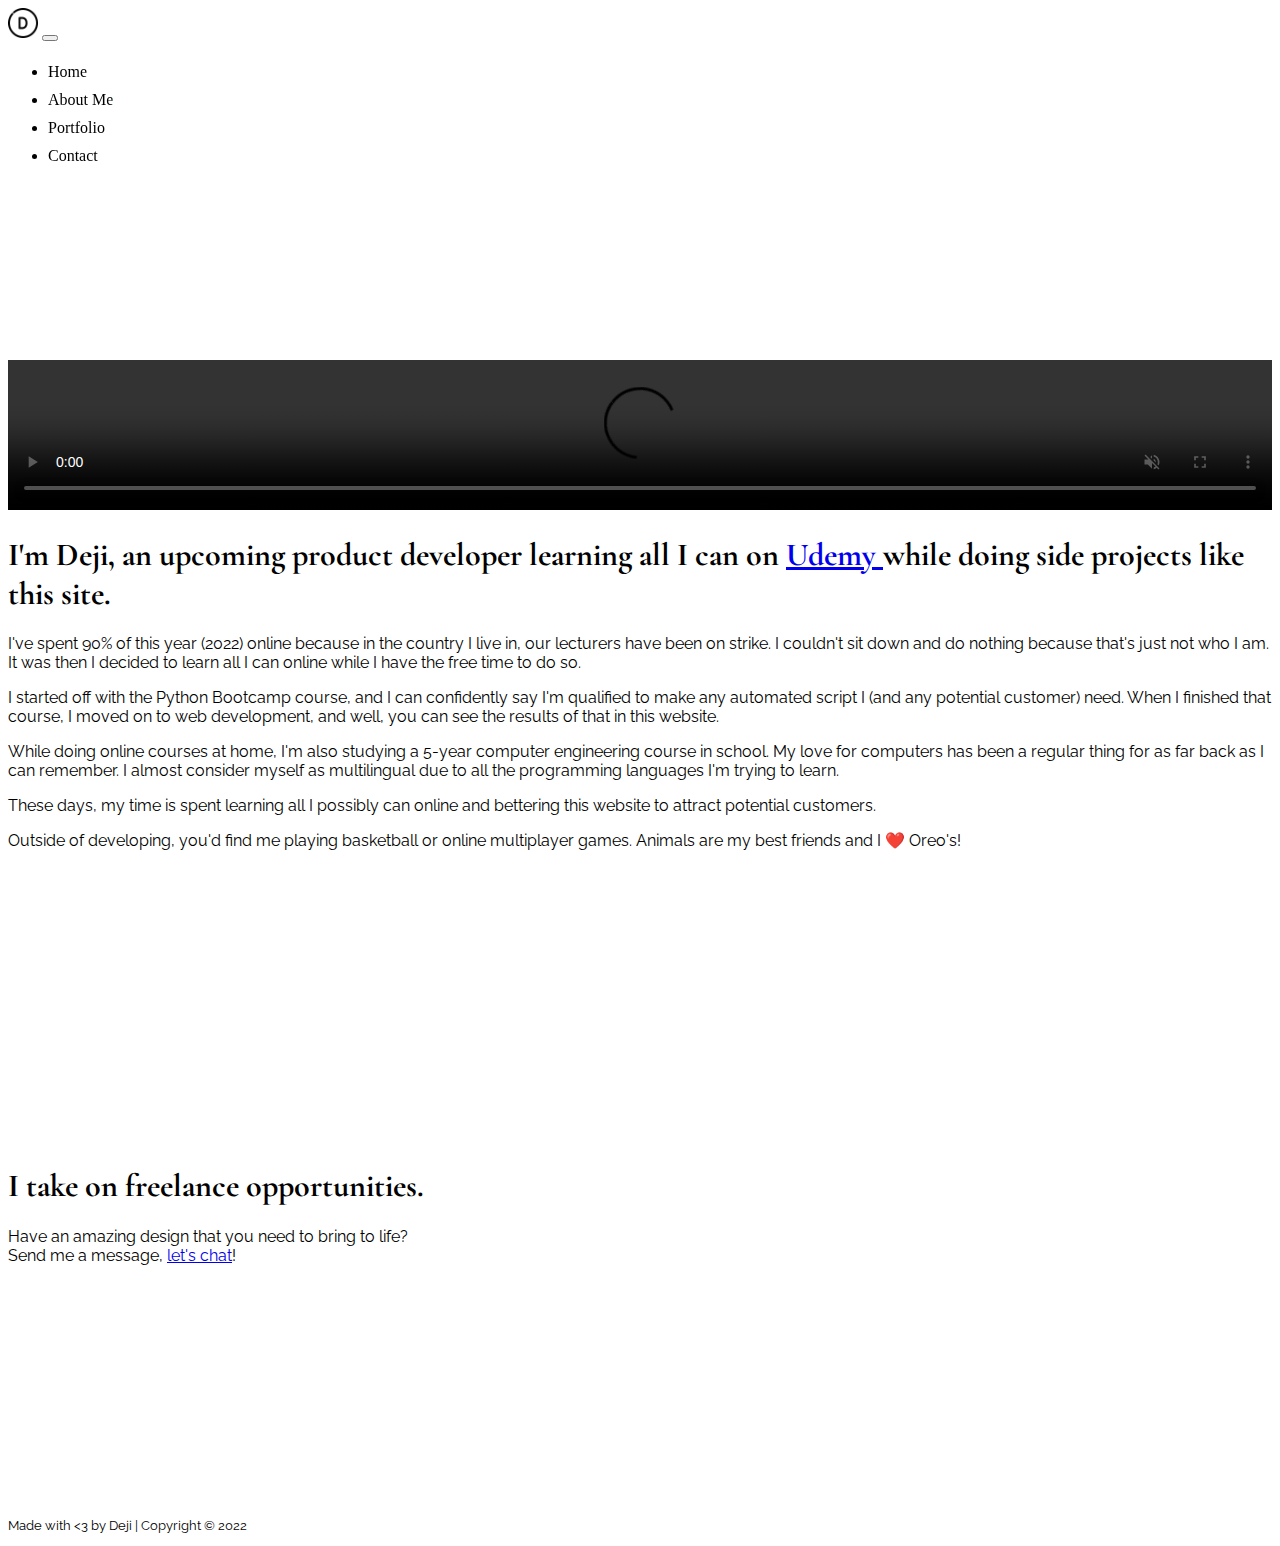
==== commit 6586a285: "added portfolio page" ====
--- a/about.html
+++ b/about.html
@@ -42,7 +42,7 @@
 					<a class="nav-link active" aria-current="page" href="about.html">About Me</a>
 				</li>
 				<li class="nav-item">
-					<a class="nav-link disabled">Portfolio</a>
+					<a class="nav-link active" href="portfolio.html">Portfolio</a>
 				</li>
 				<li class="nav-item">
 					<a class="nav-link active" href="contact.html">Contact</a>
--- a/css/index.css
+++ b/css/index.css
@@ -4,6 +4,10 @@
 
 span, p, h2, h3, h4, h5, .h6 {
   font-family: "Raleway", sans-serif !important;
+}
+
+.carousel-caption{
+  -webkit-text-fill-color: black !important;
 }
 
 .active {
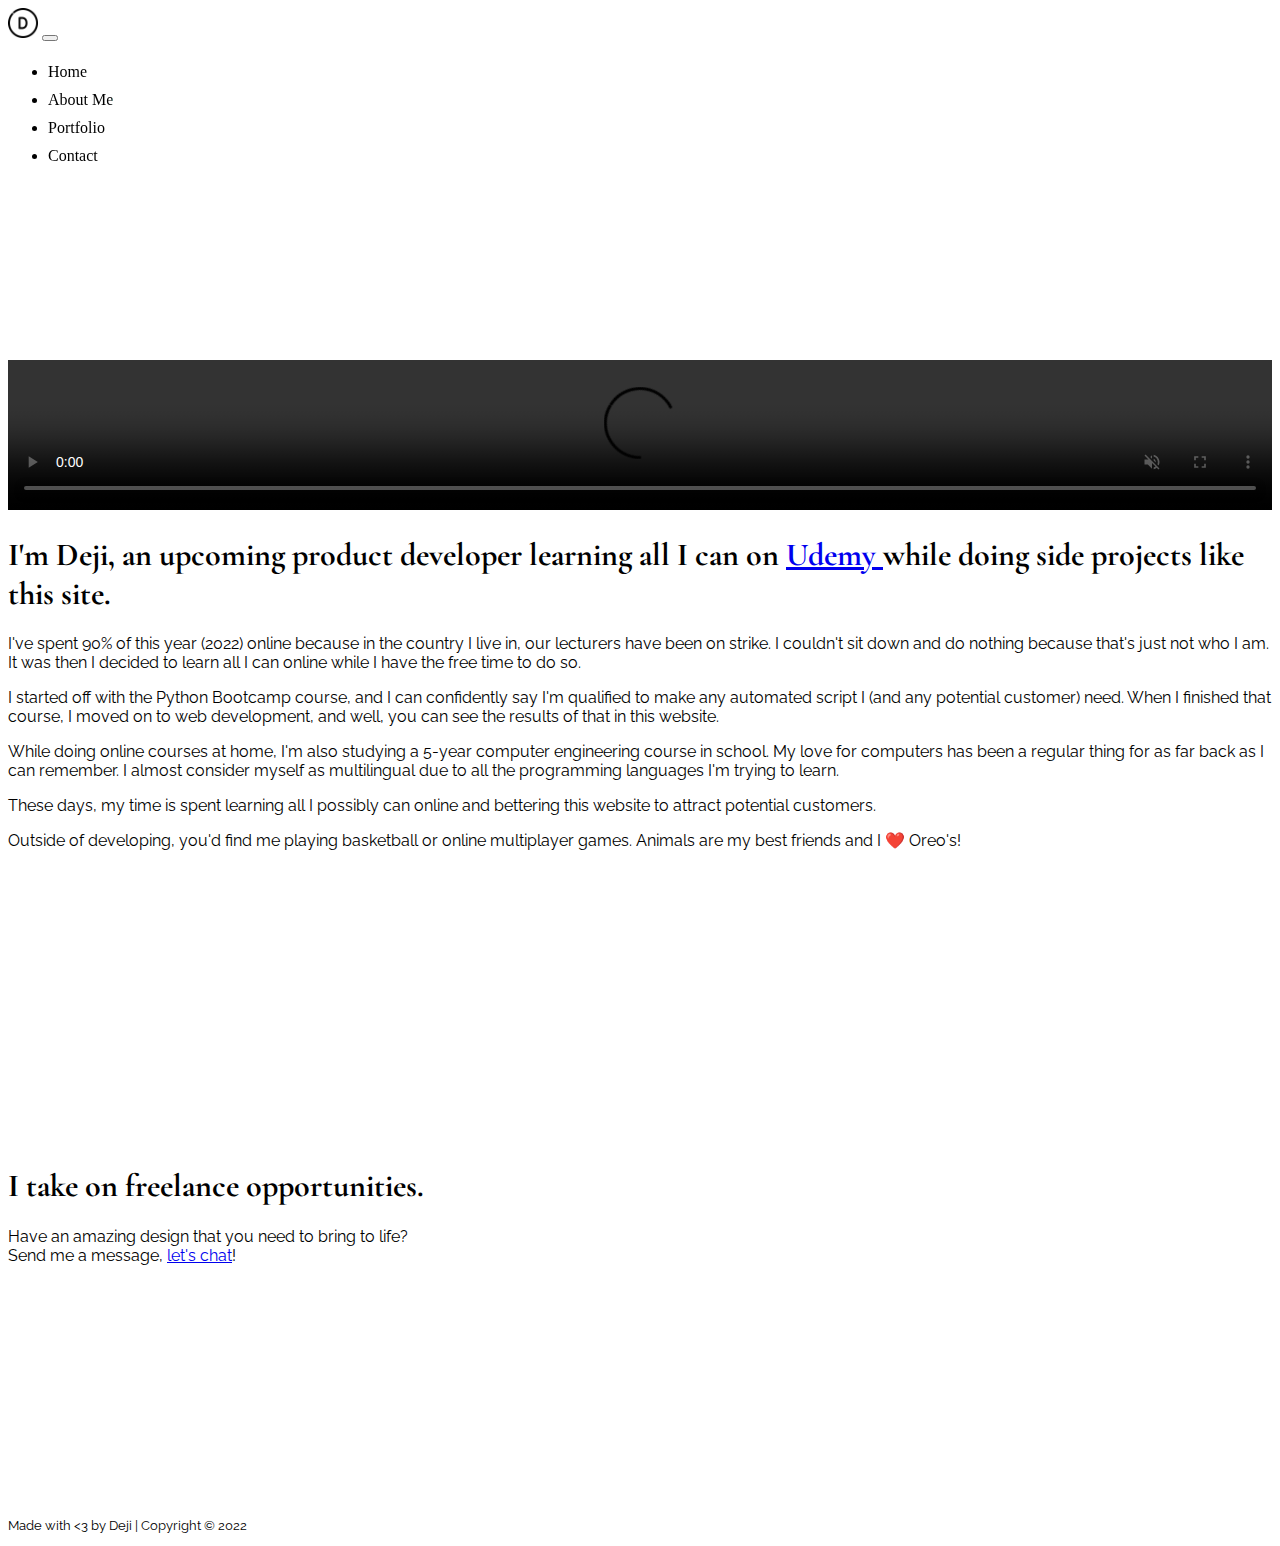
==== commit a8a7f689: "tweaks" ====
--- a/about.html
+++ b/about.html
@@ -52,7 +52,7 @@
 	</div>
 </nav>
 
-<div class="container-fluid justify-content-center" style="margin: 15% auto 20%;">
+<div class="container-fluid justify-content-center deji-div">
 	<div class="row">
 		<div class="w-75 mx-auto">
 			<video class="" width="100%" controls autoplay muted>
@@ -99,7 +99,7 @@
 	</div>
 </div>
 
-<div class="container-fluid justify-content-center" style="margin: 25% auto 20%;">
+<div class="container-fluid justify-content-center cta">
 	<div class="mx-auto">
 		<h1 class="text-center">I take on freelance opportunities.</h1>
 		<p class="text-center">
@@ -112,7 +112,7 @@
 
 <div class="navbar navbar-inverse navbar-fixed-bottom justify-content-center">
 	<div class="nav-item">
-		<p class="text-muted mb-0" style="font-size: 0.8rem;">Made with <3 by Deji | Copyright © 2022</p>
+		<p class="text-muted mb-0 ftr">Made with <3 by Deji | Copyright © 2022</p>
 	</div>
 </div>
 </body>
--- a/css/index.css
+++ b/css/index.css
@@ -4,10 +4,6 @@
 
 span, p, h2, h3, h4, h5, .h6 {
   font-family: "Raleway", sans-serif !important;
-}
-
-.carousel-caption{
-  -webkit-text-fill-color: black !important;
 }
 
 .active {
@@ -42,9 +38,37 @@
   width: 100%;
 }
 
+.design-link, .design-link:hover {
+  text-decoration: none;
+  color: white;
+}
+
 .rotate-img {
   transition: all 1s ease-in-out 0s;
   animation: rotate 10s infinite;
+}
+
+.cta {
+  margin: 25% auto 20%;
+}
+
+.ftr {
+  font-size: 0.8rem;
+}
+
+.deji-div {
+  margin: 15% auto 20%;
+}
+
+.contact {
+  margin: 5% auto;
+  width: 50%;
+}
+
+@media (max-width: 600px) {
+  .contact {
+    width: 90%;
+  }
 }
 
 @keyframes rotate {
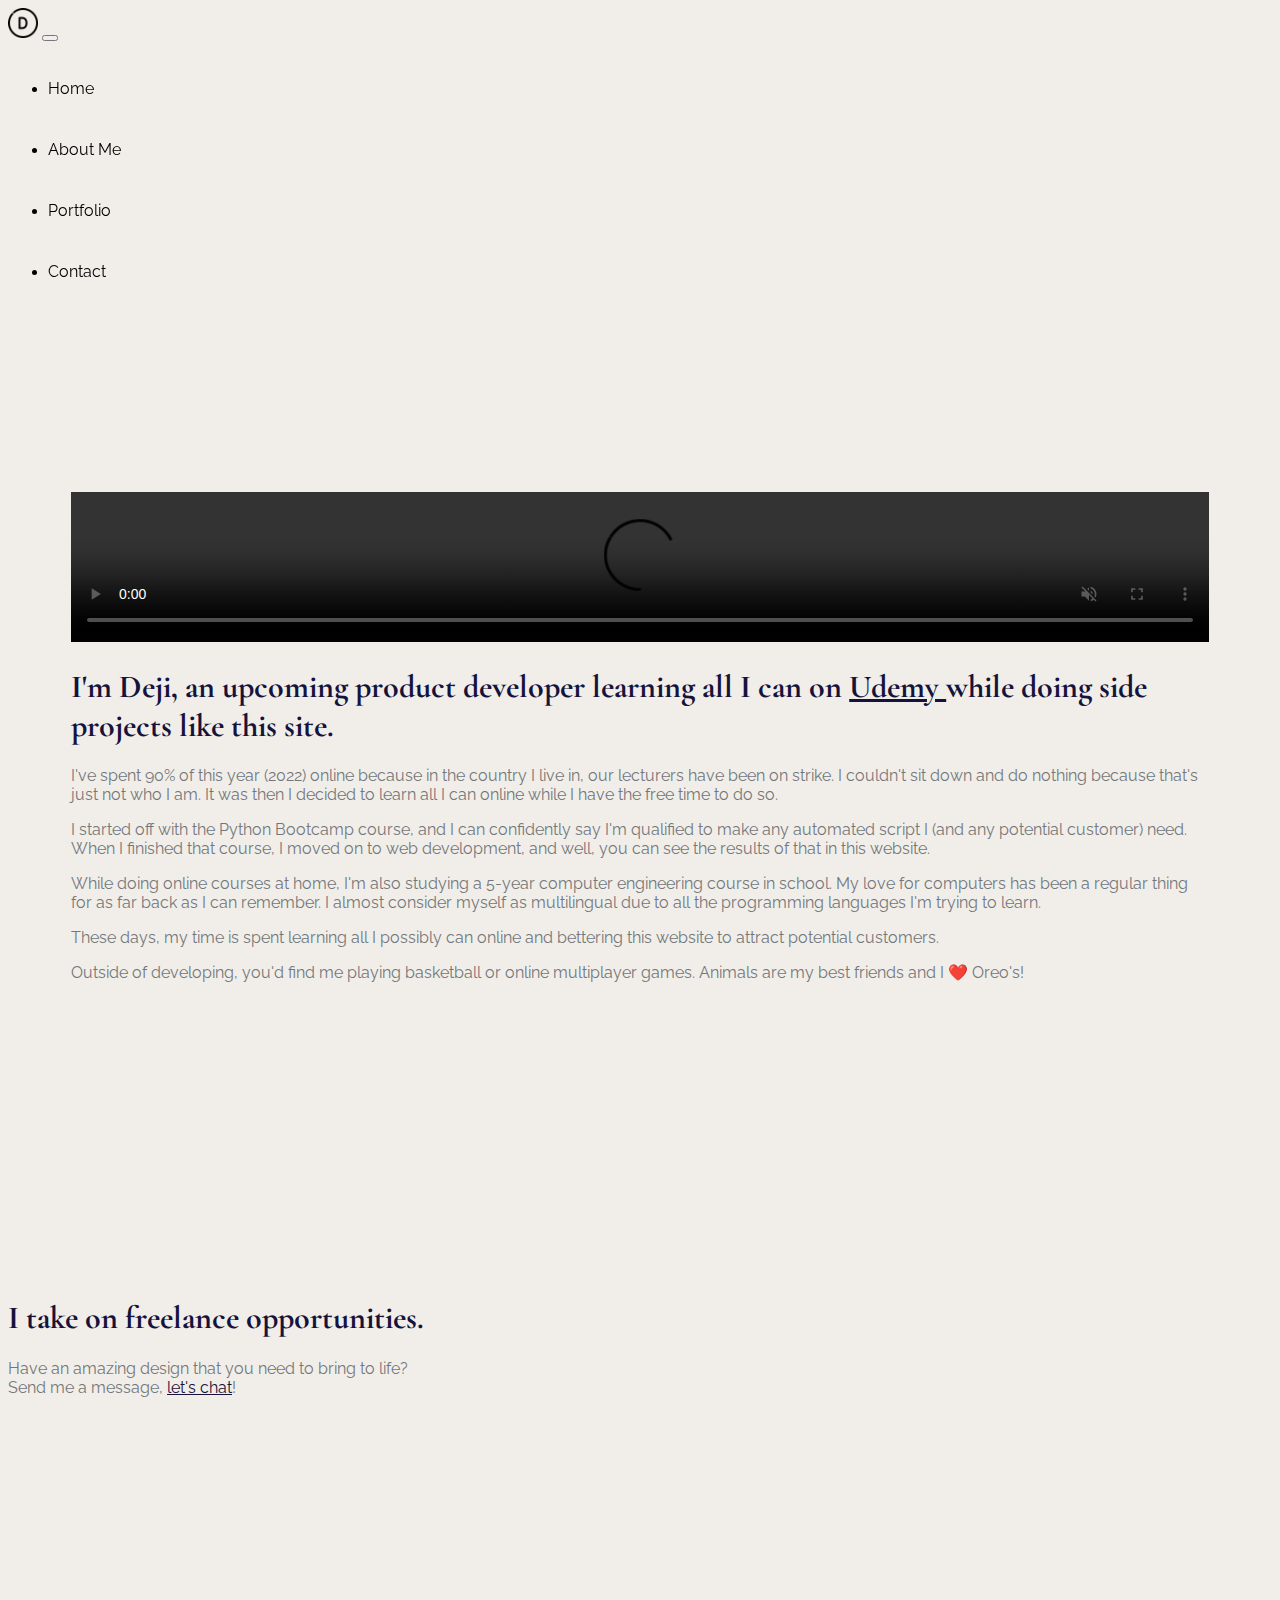
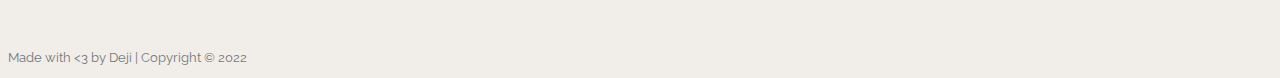
==== commit 66626db6: "tweaks" ====
--- a/about.html
+++ b/about.html
@@ -26,26 +26,26 @@
         integrity="sha384-pprn3073KE6tl6bjs2QrFaJGz5/SUsLqktiwsUTF55Jfv3qYSDhgCecCxMW52nD2"
         crossorigin="anonymous"></script>
 
-<nav class="navbar navbar-expand-lg fixed-top bg-light  nav-fill justify-content-center">
-	<div class="container-fluid">
+<nav class="navbar navbar-expand-lg mx-auto my-3">
+	<div class="container-fluid justify-content-between">
 		<img class="navbar-brand rotate-img" width="30px" src="images/logo.png">
 		<button class="navbar-toggler" type="button" data-bs-toggle="collapse" data-bs-target="#navbarSupportedContent"
 		        aria-controls="navbarSupportedContent" aria-expanded="false" aria-label="Toggle navigation">
 			<span class="navbar-toggler-icon"></span>
 		</button>
 		<div class="collapse navbar-collapse" id="navbarSupportedContent">
-			<ul class="navbar-nav me-auto ms-auto mb-2 mb-lg-0 flex-grow-1">
-				<li class="nav-item">
-					<a class="nav-link active" href="index.html">Home</a>
+			<ul class="navbar-nav ms-auto">
+				<li class="nav-item px-3 text-center">
+					<a class="nav-link active" aria-current="page" href="index.html"><p class="my-0">Home</p></a>
 				</li>
-				<li class="nav-item">
-					<a class="nav-link active" aria-current="page" href="about.html">About Me</a>
+				<li class="nav-item px-3 text-center">
+					<a class="nav-link active" href="about.html"><p class="my-0">About Me</p></a>
 				</li>
-				<li class="nav-item">
-					<a class="nav-link active" href="portfolio.html">Portfolio</a>
+				<li class="nav-item px-3 text-center">
+					<a class="nav-link active" href="portfolio.html"><p class="my-0">Portfolio</p></a>
 				</li>
-				<li class="nav-item">
-					<a class="nav-link active" href="contact.html">Contact</a>
+				<li class="nav-item px-3 text-center">
+					<a class="nav-link active" href="contact.html"><p class="my-0">Contact</p></a>
 				</li>
 			</ul>
 		</div>
@@ -62,9 +62,9 @@
 	</div>
 	<div class="row">
 		<div class="w-75 mx-auto">
-			<h1 class="text-center fs-3 text-muted mt-5">
+			<h1 class="text-center fs-3 mt-5">
 				I'm Deji, an upcoming product developer learning all I can on
-				<a href="udemy.com">
+				<a class="" href="udemy.com">
 					Udemy
 				</a>
 				while doing side projects like this site.
@@ -110,7 +110,7 @@
 	</div>
 </div>
 
-<div class="navbar navbar-inverse navbar-fixed-bottom justify-content-center">
+<div class="navbar navbar-inverse mx-auto navbar-fixed-bottom justify-content-center">
 	<div class="nav-item">
 		<p class="text-muted mb-0 ftr">Made with <3 by Deji | Copyright © 2022</p>
 	</div>
--- a/css/index.css
+++ b/css/index.css
@@ -1,13 +1,28 @@
+body, .card{
+  background-color: #F1EEE9;
+}
+
 h1, h6 {
   font-family: "Cormorant Garamond", serif !important;
+  color: #15133C;
 }
 
-span, p, h2, h3, h4, h5, .h6 {
+span, p, h3, h4, h5, .h6 {
+  font-family: "Raleway", sans-serif !important;
+  color: #73777B;
+}
+
+a, a:hover {
+  color: #15133C;
+}
+
+h2{
+  color: #15133C;
   font-family: "Raleway", sans-serif !important;
 }
 
 .active {
-  background-image: linear-gradient(to right, #08D9D6, #08D9D6 50%, #000 50%);
+  background-image: linear-gradient(to right, #73777B, #73777B 50%, #000 50%);
   background-size: 200% 100%;
   background-position: -100%;
   display: inline-block;
@@ -18,9 +33,9 @@
   transition: all 0.3s ease-in-out;
 }
 
-.active:before {
+.active:before{
   content: '';
-  background: #54b3d6;
+  background: #15133C;
   display: block;
   position: absolute;
   bottom: -3px;
@@ -43,6 +58,11 @@
   color: white;
 }
 
+.navbar{
+  background-color: #F1EEE9;
+  width: 90%;
+}
+
 .rotate-img {
   transition: all 1s ease-in-out 0s;
   animation: rotate 10s infinite;
@@ -58,6 +78,7 @@
 
 .deji-div {
   margin: 15% auto 20%;
+  width: 90%;
 }
 
 .contact {
